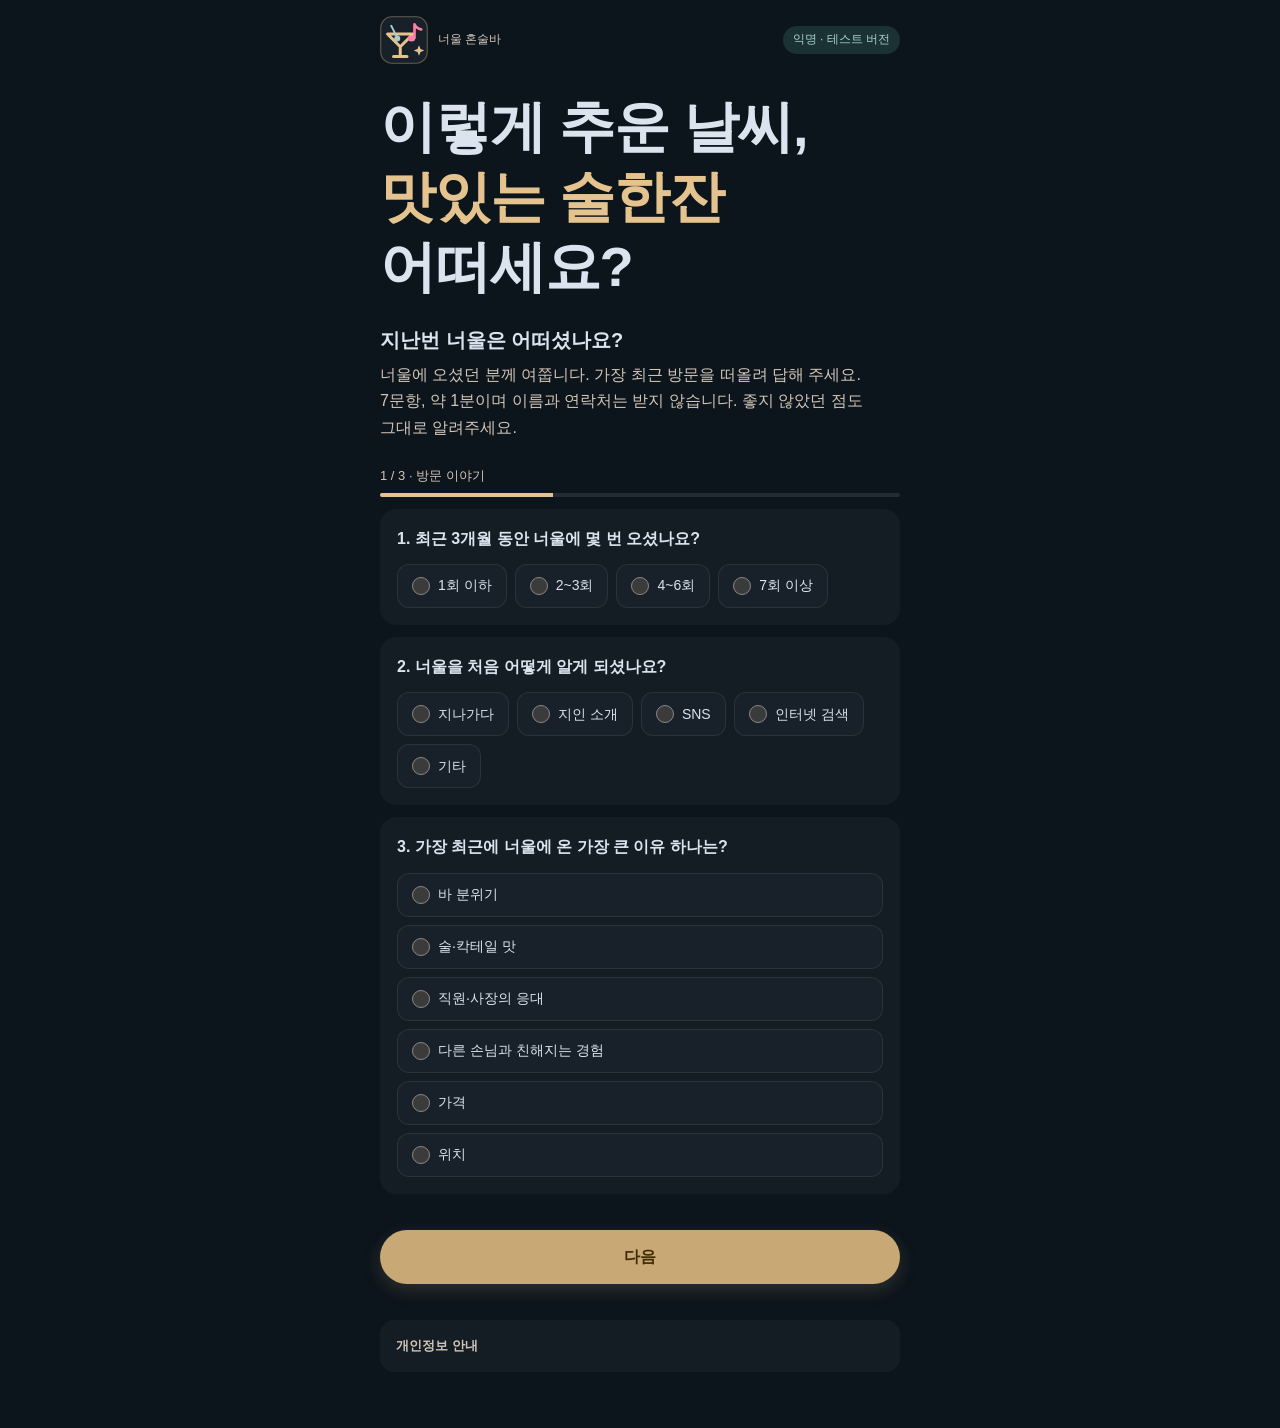
==== customer/index.html @ a8f6316d "Add customer survey and owner results pages Co-Authored-By: Claude Sonnet 5.5 <noreply@anthropic.com" ====
<!doctype html>
<html lang="ko">
<head>
  <meta charset="utf-8">
  <meta name="viewport" content="width=device-width, initial-scale=1, viewport-fit=cover">
  <title>너울 | 지난 방문은 어떠셨나요</title>
  <meta name="description" content="너울 혼술바 손님 설문. 이름과 연락처 없이 1분이면 됩니다.">
  <meta name="robots" content="noindex">
  <meta name="theme-color" content="#0c141c">
  <link rel="icon" href="../logo.svg" type="image/svg+xml">
  <link rel="stylesheet" href="../styles.css?v=8">
  <link rel="stylesheet" href="customer.css?v=3">
</head>
<body>
  <header class="top">
    <div class="brand">
      <img src="../logo.svg" alt="너울 로고" width="48" height="48">
      <span>너울 혼술바</span>
    </div>
    <span class="badge">익명 · 테스트 버전</span>
  </header>

  <main>
    <section class="intro">
      <h1 class="headline">이렇게 추운 날씨,<br><em>맛있는 술한잔</em><br>어떠세요?</h1>
      <h2>지난번 너울은 어떠셨나요?</h2>
      <p class="lead">너울에 오셨던 분께 여쭙니다. 가장 최근 방문을 떠올려 답해 주세요. 7문항, 약 1분이며 이름과 연락처는 받지 않습니다. 좋지 않았던 점도 그대로 알려주세요.</p>
    </section>

    <p class="step-label" id="step-label" aria-live="polite" tabindex="-1"></p>
    <div class="progress" aria-hidden="true"><i id="progress-bar"></i></div>

    <form id="survey-form" novalidate>
      <fieldset class="step" data-name="방문 이야기">
        <legend class="sr-only">방문 이야기</legend>
        <div class="q" data-required="visits">
          <p class="q-title">1. 최근 3개월 동안 너울에 몇 번 오셨나요?</p>
          <div class="options">
            <label><input type="radio" name="visits" value="처음">1회 이하</label>
            <label><input type="radio" name="visits" value="2~3회">2~3회</label>
            <label><input type="radio" name="visits" value="4~6회">4~6회</label>
            <label><input type="radio" name="visits" value="7회 이상">7회 이상</label>
          </div>
        </div>

        <div class="q" data-required="channel">
          <p class="q-title">2. 너울을 처음 어떻게 알게 되셨나요?</p>
          <div class="options">
            <label><input type="radio" name="channel" value="지나가다">지나가다</label>
            <label><input type="radio" name="channel" value="지인 소개">지인 소개</label>
            <label><input type="radio" name="channel" value="SNS">SNS</label>
            <label><input type="radio" name="channel" value="인터넷 검색">인터넷 검색</label>
            <label><input type="radio" name="channel" value="기타">기타</label>
          </div>
        </div>

        <div class="q" data-required="reason">
          <p class="q-title">3. 가장 최근에 너울에 온 가장 큰 이유 하나는?</p>
          <div class="options column">
            <label><input type="radio" name="reason" value="바 분위기">바 분위기</label>
            <label><input type="radio" name="reason" value="술·칵테일 맛">술·칵테일 맛</label>
            <label><input type="radio" name="reason" value="직원·사장 응대">직원·사장의 응대</label>
            <label><input type="radio" name="reason" value="손님끼리 교류">다른 손님과 친해지는 경험</label>
            <label><input type="radio" name="reason" value="가격">가격</label>
            <label><input type="radio" name="reason" value="위치">위치</label>
          </div>
        </div>

      </fieldset>

      <fieldset class="step" data-name="술과 분위기" hidden>
        <legend class="sr-only">술과 분위기</legend>
        <div class="q" data-required="cocktail">
          <p class="q-title">4. 가장 최근에 드신 칵테일은 어땠나요?</p>
          <div class="options">
            <label><input type="radio" name="cocktail" value="5">5 아주 좋음</label>
            <label><input type="radio" name="cocktail" value="4">4 좋음</label>
            <label><input type="radio" name="cocktail" value="3">3 보통</label>
            <label><input type="radio" name="cocktail" value="2">2 별로</label>
            <label><input type="radio" name="cocktail" value="1">1 나쁨</label>
            <label><input type="radio" name="cocktail" value="안 마심">안 마셨어요</label>
          </div>
        </div>

        <div class="q" data-required="mood">
          <p class="q-title">5. 가장 최근 방문 때 바 분위기(조명·음악·좌석)는 어땠나요?</p>
          <div class="options">
            <label><input type="radio" name="mood" value="5">5 아주 좋음</label>
            <label><input type="radio" name="mood" value="4">4 좋음</label>
            <label><input type="radio" name="mood" value="3">3 보통</label>
            <label><input type="radio" name="mood" value="2">2 별로</label>
            <label><input type="radio" name="mood" value="1">1 나쁨</label>
          </div>
        </div>

      </fieldset>

      <fieldset class="step" data-name="다음 방문" hidden>
        <legend class="sr-only">다음 방문</legend>
        <div class="q" data-required="revisit">
          <p class="q-title">6. 한 달 안에 다시 오실 것 같나요?</p>
          <div class="options column">
            <label><input type="radio" name="revisit" value="꼭 올게요">꼭 올게요</label>
            <label><input type="radio" name="revisit" value="아마 올 것">아마 올 것 같아요</label>
            <label><input type="radio" name="revisit" value="모르겠음">잘 모르겠어요</label>
            <label><input type="radio" name="revisit" value="안 올 것">안 올 것 같아요</label>
          </div>
        </div>

        <div class="q" data-required="improve">
          <p class="q-title">7. 더 자주 오려면 무엇이 바뀌면 좋을까요?</p>
          <div class="options column">
            <label><input type="radio" name="improve" value="메뉴">술·칵테일 메뉴</label>
            <label><input type="radio" name="improve" value="가격">가격</label>
            <label><input type="radio" name="improve" value="분위기">분위기(음악·조명·좌석)</label>
            <label><input type="radio" name="improve" value="단골 혜택">이벤트·단골 혜택</label>
            <label><input type="radio" name="improve" value="응대">직원·사장의 응대</label>
            <label><input type="radio" name="improve" value="없음">지금도 좋아요</label>
          </div>
          <label class="comment" for="comment">하고 싶은 말 (선택)</label>
          <textarea id="comment" name="comment" rows="3" maxlength="300" placeholder="이름이나 전화번호는 적지 마세요."></textarea>
        </div>

        <div class="q" data-required="adult">
          <label class="check"><input type="checkbox" name="adult" value="확인">만 19세 이상입니다. (필수)</label>
        </div>

      </fieldset>

      <input class="trap" type="text" name="website" tabindex="-1" autocomplete="off" aria-hidden="true">
      <p class="error" id="form-error" role="alert"></p>
      <div class="nav">
        <button type="button" class="ghost" id="prev">이전</button>
        <button type="button" class="cta" id="next">다음</button>
        <button type="submit" class="cta" id="submit">익명으로 보내기</button>
      </div>
    </form>

    <div class="done" id="done" hidden>
      <h2 id="done-title" tabindex="-1"></h2>
      <p id="done-copy"></p>
    </div>

    <details class="privacy">
      <summary>개인정보 안내</summary>
      <dl>
        <dt>수집하지 않는 것</dt><dd>이름, 연락처, 방문·클릭 기록</dd>
        <dt>저장하는 것</dt><dd>선택한 답변, 직접 쓴 글(선택), 제출 날짜</dd>
        <dt>이용 목적과 공개</dt><dd>매장 개선을 위해 사장만 합계를 확인합니다. 다른 손님에게 공개하지 않습니다.</dd>
        <dt>저장 위치와 기간</dt><dd>Google LLC(국외)의 Google 스프레드시트에 저장하며 2027년 3월 20일까지 보관 후 파기합니다.</dd>
        <dt>운영자·문의</dt><dd>박슬기 · <a href="mailto:lukebayesian@gmail.com">lukebayesian@gmail.com</a></dd>
      </dl>
    </details>
  </main>

  <footer></footer>

  <script src="config.js?v=1"></script>
  <script src="survey.js?v=3"></script>
</body>
</html>
---- styles.css ----
/* 색상은 앱의 src/screens/home/home-theme.ts 와 맞춘다. */
:root {
  --background: #0c141c;
  --low: #141c24;
  --raised: #182029;
  --high: #232b33;
  --text: #dbe3ef;
  --muted: #d1c5b6;
  --primary: #e5c38e;
  --primary-deep: #c8a875;
  --on-primary: #412d05;
  --secondary: #a7cec9;
  --error: #ffb4a9;
  color-scheme: dark;
}

* { box-sizing: border-box; }
[hidden] { display: none !important; }

body {
  margin: 0;
  background: var(--background);
  color: var(--text);
  font-family: -apple-system, BlinkMacSystemFont, "Apple SD Gothic Neo", "Noto Sans KR", "Malgun Gothic", sans-serif;
  font-size: 16px;
  line-height: 1.65;
  word-break: keep-all;
  overflow-wrap: anywhere;
}

.top, main, footer { width: 100%; max-width: 560px; margin: 0 auto; padding-left: 20px; padding-right: 20px; }

.top { display: flex; align-items: center; justify-content: space-between; gap: 12px; padding-top: 16px; padding-bottom: 8px; }
.brand { display: flex; align-items: center; gap: 10px; }
.brand img { display: block; flex: none; }
.brand span { color: var(--muted); font-size: 12px; }
.badge { color: var(--secondary); background: #284d4a88; border-radius: 20px; padding: 4px 10px; font-size: 12px; white-space: nowrap; }

section { margin-top: 40px; }
h1 { font-size: clamp(30px, 8.4vw, 42px); line-height: 1.32; margin: 8px 0 16px; letter-spacing: -0.02em; }
h1 em { font-style: normal; color: var(--primary); }
h2 { font-size: 20px; margin: 0 0 14px; line-height: 1.4; }
h3 { font-size: 15px; margin: 0 0 2px; }
.eyebrow { color: var(--primary); font-size: 13px; font-weight: 600; margin: 0 0 8px; }
.lead { color: var(--muted); margin: 0 0 24px; }
.hint, .note { color: var(--muted); font-size: 13px; opacity: 0.85; }
.hint { text-align: center; margin: 10px 0 0; }

.hero { margin-top: 28px; position: relative; isolation: isolate; }
.hero::before {
  content: ""; position: absolute; z-index: -1; inset: -60px -20px auto; height: 300px;
  background: radial-gradient(closest-side, #e5c38e22, transparent);
}

button { font: inherit; cursor: pointer; }
.cta {
  width: 100%; min-height: 54px; border: 0; border-radius: 30px; padding: 12px 20px;
  background: var(--primary-deep); color: var(--on-primary); font-weight: 700;
  box-shadow: 0 6px 18px #c8a87530;
}
.cta:hover { background: var(--primary); }
.cta:disabled { opacity: 0.6; cursor: wait; }
.ghost { flex: none; white-space: nowrap; min-height: 54px;padding: 0 22px; border-radius: 30px; border: 1px solid #ffffff26; background: transparent; color: var(--text); }
.link { background: none; border: 0; color: var(--muted); padding: 8px 0; min-height: 44px; font-size: 14px; }
:focus-visible { outline: 2px solid var(--secondary); outline-offset: 2px; }

.cards { list-style: none; margin: 0; padding: 0; display: grid; gap: 10px; }
.cards li { display: flex; gap: 14px; background: var(--low); border-radius: 16px; padding: 16px; }
.cards span { color: var(--primary); font-size: 20px; }
.cards p { margin: 0; color: var(--muted); font-size: 14px; }

.pilot { background: var(--high); border-radius: 18px; padding: 22px 20px; }
.pilot ul { padding-left: 20px; margin: 0 0 16px; color: var(--muted); }
.price { background: var(--low); border-radius: 10px; padding: 12px 14px; display: flex; justify-content: space-between; align-items: center; margin: 0; }
.price strong { color: var(--primary); font-size: 20px; }

#survey { margin-top: 12px; }
#survey h2:focus, #done h3:focus { outline: none; }
.step-label { color: var(--muted); font-size: 13px; margin: 0 0 6px; }
.progress { height: 4px; background: var(--high); border-radius: 4px; overflow: hidden; }
.progress i { display: block; height: 100%; width: 0; background: var(--primary); transition: width 0.25s; }

fieldset { border: 0; margin: 0; padding: 0; min-width: 0; }
.q { background: var(--low); border: 1px solid transparent; border-radius: 16px; padding: 16px; margin-top: 12px; }
.q.invalid { border-color: var(--error); }
.q-title { display: block; margin: 0 0 12px; font-weight: 600; }
.options { display: flex; flex-wrap: wrap; gap: 8px; }
.options.column { flex-direction: column; }
.options label {
  display: flex; align-items: center; gap: 8px; min-height: 44px; padding: 8px 14px;
  border-radius: 12px; background: var(--raised); border: 1px solid #ffffff14; font-size: 14px; cursor: pointer;
}
.options label:has(input:checked) { border-color: var(--primary); color: var(--primary); background: #e5c38e14; }
input[type="radio"], input[type="checkbox"] { accent-color: var(--primary); width: 18px; height: 18px; flex: none; margin: 0; }
.check { display: flex; align-items: flex-start; gap: 10px; font-size: 14px; min-height: 32px; }
.check input { margin-top: 3px; }

textarea, input[type="text"] {
  width: 100%; background: var(--raised); color: var(--text); border: 1px solid #ffffff1f;
  border-radius: 12px; padding: 12px; font: inherit;
}
.contact > label[for] { display: block; font-size: 13px; color: var(--muted); margin: 8px 0 4px; }
.contact .check { margin-top: 14px; }
.trap { position: absolute; left: -9999px; }
.sr-only { position: absolute; width: 1px; height: 1px; overflow: hidden; clip: rect(0 0 0 0); }

.error { color: var(--error); font-size: 14px; min-height: 22px; margin: 10px 0 4px; }
.nav { display: flex; gap: 10px; }
#done { background: var(--high); border-radius: 18px; padding: 28px 20px; margin-top: 20px; text-align: center; }
#done h3 { color: var(--primary); font-size: 19px; margin-bottom: 8px; }

.privacy { margin-top: 36px; background: var(--low); border-radius: 14px; padding: 4px 16px; font-size: 13px; color: var(--muted); }
.privacy summary { cursor: pointer; min-height: 44px; display: flex; align-items: center; font-weight: 600; }
.privacy dt { color: var(--text); margin-top: 8px; font-weight: 600; }
.privacy dd { margin: 0; }
.privacy a { color: var(--primary); }

footer { padding-top: 24px; padding-bottom: 110px; }
.results-toggle { display: block; }
dialog {
  width: min(560px, calc(100% - 24px)); max-width: calc(100vw - 16px); max-height: 85vh; padding: 0; overflow: hidden;
  border: 1px solid #ffffff1f; border-radius: 18px; background: var(--low); color: var(--text);
}
dialog[open] { display: flex; flex-direction: column; }
dialog::backdrop { background: #000000b3; }
.dialog-head { display: flex; align-items: center; justify-content: space-between; gap: 8px; padding: 8px 16px; border-bottom: 1px solid #ffffff14; }
.dialog-head h2 { margin: 0; font-size: 16px; }
.dialog-head .link { flex: none; }
.dialog-body { flex: 1; min-height: 0; overflow-y: auto; overscroll-behavior: contain; padding: 12px 16px 84px; font-size: 14px; }
/* 내용을 어디까지 내려도 같은 자리에 떠 있는 닫기 버튼 */
.dialog-float {
  position: absolute; left: 50%; bottom: 14px; transform: translateX(-50%);
  min-height: 46px; padding: 0 28px; border: 0; border-radius: 30px; white-space: nowrap;
  background: var(--primary-deep); color: var(--on-primary); font-weight: 700; box-shadow: 0 6px 18px #00000080;
}
.dialog-float:hover { background: var(--primary); }
.dialog-resize {
  position: absolute; right: 0; bottom: 0; width: 36px; height: 36px; padding: 0; border: 0;
  background: linear-gradient(135deg, transparent 52%, var(--muted) 52% 58%, transparent 58% 68%, var(--muted) 68% 74%, transparent 74% 84%, var(--muted) 84% 90%, transparent 90%);
  cursor: nwse-resize; touch-action: none;
}
.dialog-body p { margin: 0 0 12px; color: var(--muted); }
.dialog-body table { width: 100%; border-collapse: collapse; }
.dialog-body th, .dialog-body td { padding: 7px 8px; border: 1px solid #ffffff1f; text-align: right; }
.dialog-body th:first-child, .dialog-body td:first-child { text-align: left; }
.dialog-body td:not(:first-child) { white-space: nowrap; }
.dialog-body thead th { background: var(--high); white-space: nowrap; }
.dialog-body h3 { margin: 18px 0 8px; font-size: 15px; }
.table-scroll { overflow-x: auto; }
.loading { padding: 28px 4px; text-align: center; }
.loading-bar { height: 8px; overflow: hidden; border-radius: 8px; background: var(--high); }
.loading-bar i { display: block; width: 0; height: 100%; border-radius: 8px; background: var(--primary); transition: width 0.2s linear; }
.loading strong { display: block; margin-bottom: 10px; color: var(--primary); font-size: 32px; font-variant-numeric: tabular-nums; }
.dialog-body .records th, .dialog-body .records td { text-align: left; white-space: nowrap; font-size: 12px; }
.dialog-body summary { cursor: pointer; min-height: 44px; display: flex; align-items: center; margin-top: 12px; font-weight: 600; }
.dialog-body th.question { background: var(--raised); color: var(--primary); text-align: left; }

.sticky {
  position: fixed; left: 0; right: 0; bottom: 0; padding: 10px 20px calc(10px + env(safe-area-inset-bottom));
  background: #141c24ee; border-top: 1px solid #ffffff14; transform: translateY(100%); visibility: hidden;
  transition: transform 0.2s, visibility 0.2s;
}
.sticky.show { transform: none; visibility: visible; }
.sticky .cta { display: block; max-width: 520px; margin: 0 auto; }

@media (prefers-reduced-motion: reduce) { * { transition: none !important; } }
---- customer/customer.css ----
/* 공통 색과 문항 모양은 ../styles.css 를 쓰고, 여기에는 손님 설문에만 필요한 것을 둔다.
   그래프 두 색(#b98a45, #3b87d6)은 어두운 배경에서 색각 이상 구분 검사를 통과한 조합이다. */
.intro { margin-top: 20px; }
.headline { font-size: clamp(36px, 11.5vw, 56px); line-height: 1.25; margin: 0 0 24px; }
.intro h2 { margin-bottom: 8px; }
.step-label { margin: 20px 0 6px; }
.step-label:focus { outline: none; }
.nav { margin-top: 4px; }
footer { padding-bottom: 32px; }
.comment { display: block; margin: 14px 0 6px; color: var(--muted); font-size: 13px; }
input[type="password"] {
  width: 100%; background: var(--raised); color: var(--text); border: 1px solid #ffffff1f;
  border-radius: 12px; padding: 12px; font: inherit;
}
.done { margin-top: 28px; padding: 28px 20px; border-radius: 18px; background: var(--high); text-align: center; }
.done h2 { color: var(--primary); }
.done h2:focus { outline: none; }
.demo { display: block; width: 100%; margin-top: 10px; }
.demo-banner, .warning { margin: 16px 0 0; padding: 10px 14px; border-radius: 12px; font-size: 14px; }
.demo-banner { background: var(--primary); color: var(--on-primary); font-weight: 700; text-align: center; }
.warning { border: 1px solid var(--primary-deep); color: var(--primary); }
.tiles { display: grid; grid-template-columns: repeat(2, 1fr); gap: 10px; margin-top: 16px; }
.tile { background: var(--low); border-radius: 16px; padding: 14px; }
.tile:first-child { grid-column: 1 / -1; }
.tile span { display: block; color: var(--muted); font-size: 12px; }
.tile strong { display: block; font-size: 28px; line-height: 1.3; color: var(--text); }
.card { margin-top: 14px; background: var(--low); border-radius: 16px; padding: 16px; }
.card h2 { font-size: 16px; margin-bottom: 8px; }
.bar-label { margin: 10px 0 2px; font-size: 13px; }
.bar-row { display: flex; align-items: center; gap: 10px; margin-bottom: 2px; }
.bar-track { flex: 1; height: 10px; background: var(--high); border-radius: 0 4px 4px 0; }
.bar-track i { display: block; height: 100%; background: #b98a45; border-radius: 0 4px 4px 0; }
.bar-track i.series-b { background: #3b87d6; }
.bar-value { min-width: 84px; text-align: right; color: var(--muted); font-size: 12px; font-variant-numeric: tabular-nums; }
.legend { display: flex; flex-wrap: wrap; gap: 14px; color: var(--muted); font-size: 12px; }
.legend span::before { content: ""; display: inline-block; width: 10px; height: 10px; margin-right: 6px; border-radius: 3px; background: #b98a45; }
.legend .key-b::before { background: #3b87d6; }
.checks { list-style: none; margin: 0; padding: 0; }
.checks li { display: flex; justify-content: space-between; gap: 10px; padding: 8px 0; border-bottom: 1px solid #ffffff14; font-size: 14px; }
.checks strong { white-space: nowrap; color: var(--secondary); }
.checks li.over strong { color: var(--error); }
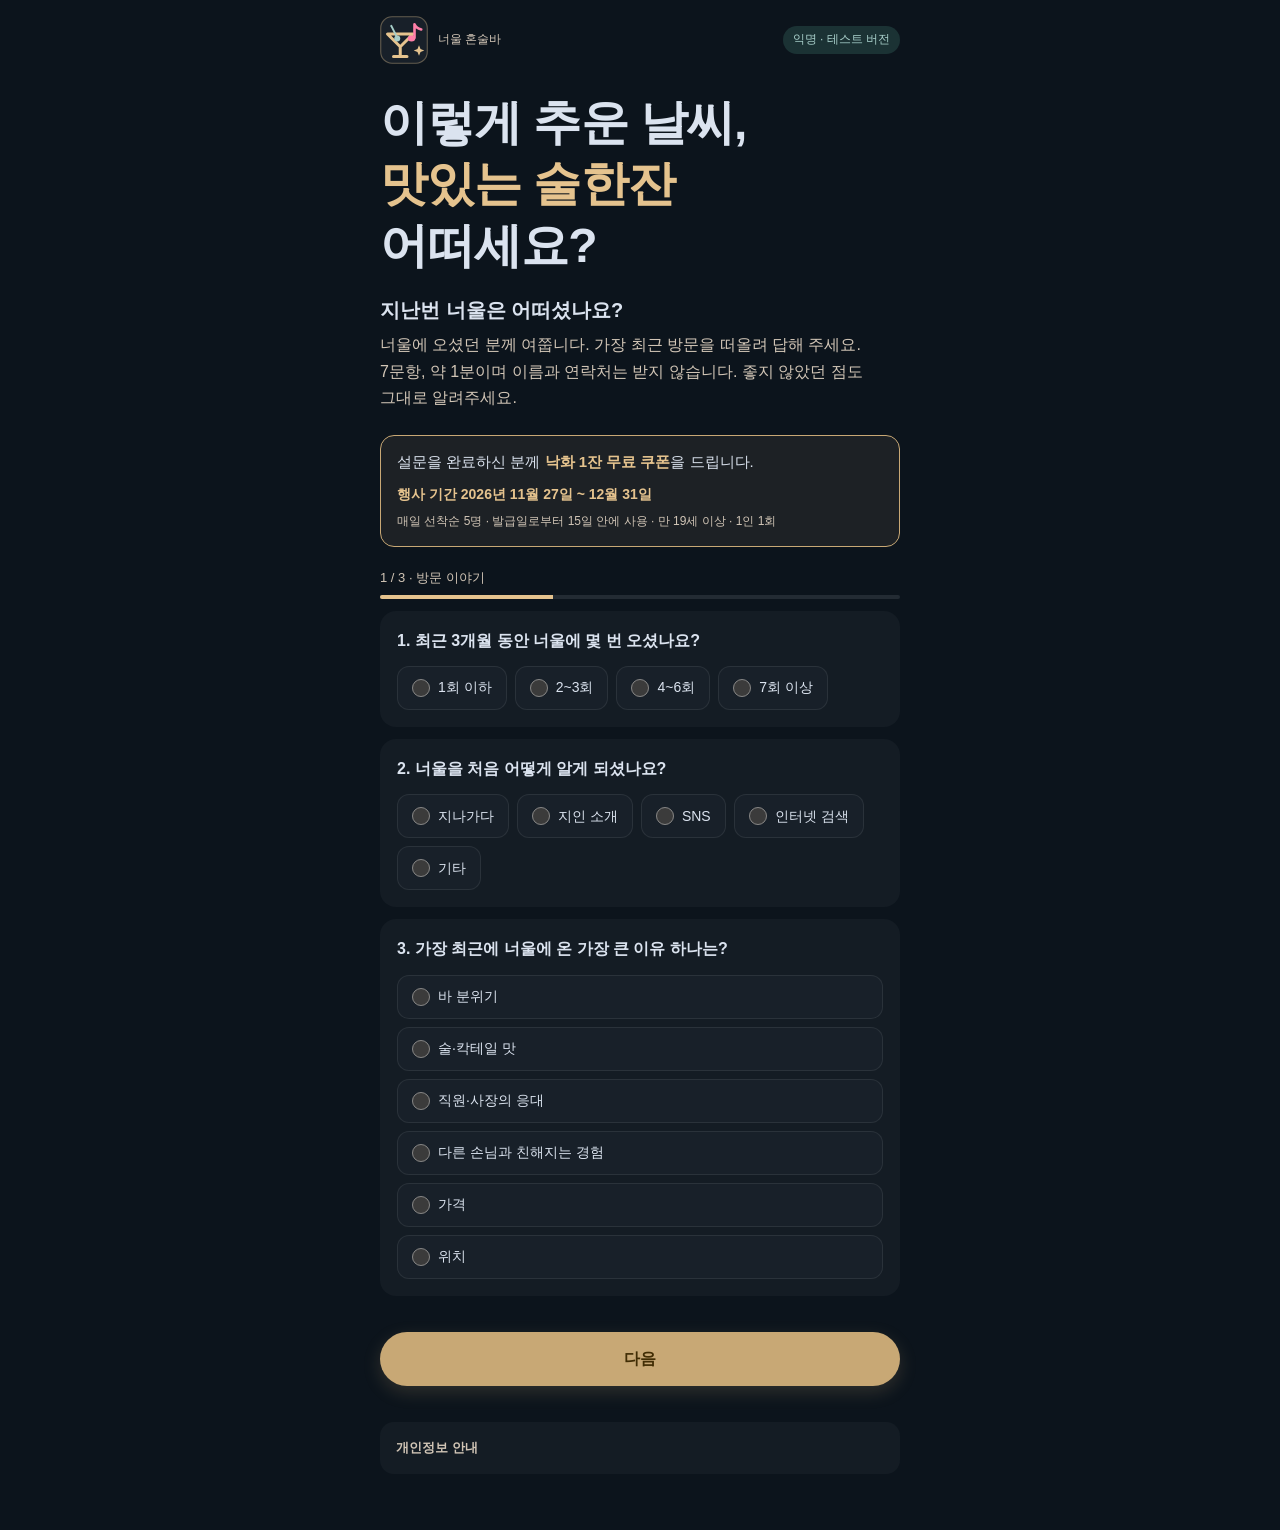
==== commit 3dca35e2: "Add coupon notice and code to customer survey Co-Authored-By: Claude Sonnet 5.5 <noreply@anthropic.c" ====
--- a/customer/index.html
+++ b/customer/index.html
@@ -9,7 +9,7 @@
   <meta name="theme-color" content="#0c141c">
   <link rel="icon" href="../logo.svg" type="image/svg+xml">
   <link rel="stylesheet" href="../styles.css?v=8">
-  <link rel="stylesheet" href="customer.css?v=3">
+  <link rel="stylesheet" href="customer.css?v=5">
 </head>
 <body>
   <header class="top">
@@ -25,6 +25,12 @@
       <h1 class="headline">이렇게 추운 날씨,<br><em>맛있는 술한잔</em><br>어떠세요?</h1>
       <h2>지난번 너울은 어떠셨나요?</h2>
       <p class="lead">너울에 오셨던 분께 여쭙니다. 가장 최근 방문을 떠올려 답해 주세요. 7문항, 약 1분이며 이름과 연락처는 받지 않습니다. 좋지 않았던 점도 그대로 알려주세요.</p>
+      <div class="gift" id="gift">
+        <p>설문을 완료하신 분께 <strong>낙화 1잔 무료 쿠폰</strong>을 드립니다.</p>
+        <p class="gift-period">행사 기간 2026년 11월 27일 ~ 12월 31일</p>
+        <p class="gift-terms">매일 선착순 5명 · 발급일로부터 15일 안에 사용 · 만 19세 이상 · 1인 1회</p>
+      </div>
+      <button type="button" class="ghost saved-coupon" id="show-coupon" hidden>받은 쿠폰 다시 보기</button>
     </section>
 
     <p class="step-label" id="step-label" aria-live="polite" tabindex="-1"></p>
@@ -139,13 +145,21 @@
     <div class="done" id="done" hidden>
       <h2 id="done-title" tabindex="-1"></h2>
       <p id="done-copy"></p>
+      <div class="coupon" id="coupon" hidden>
+        <p>아래 쿠폰을 직원에게 보여 주세요.</p>
+        <p class="coupon-name">낙화 1잔 무료</p>
+        <p class="coupon-code" id="coupon-code"></p>
+        <p id="coupon-expires"></p>
+        <p class="gift-terms">화면을 캡처해 두세요. 매장에서 신분증으로 만 19세 이상을 확인하며, 한 번만 사용할 수 있습니다.</p>
+      </div>
+      <p class="coupon-none" id="coupon-none" hidden></p>
     </div>
 
     <details class="privacy">
       <summary>개인정보 안내</summary>
       <dl>
         <dt>수집하지 않는 것</dt><dd>이름, 연락처, 방문·클릭 기록</dd>
-        <dt>저장하는 것</dt><dd>선택한 답변, 직접 쓴 글(선택), 제출 날짜</dd>
+        <dt>저장하는 것</dt><dd>선택한 답변, 직접 쓴 글(선택), 제출 날짜. 쿠폰 번호·발급일·만료일·사용 여부는 답변과 다른 탭에 저장합니다. 받은 쿠폰은 다시 볼 수 있도록 이 휴대폰의 브라우저에도 저장합니다.</dd>
         <dt>이용 목적과 공개</dt><dd>매장 개선을 위해 사장만 합계를 확인합니다. 다른 손님에게 공개하지 않습니다.</dd>
         <dt>저장 위치와 기간</dt><dd>Google LLC(국외)의 Google 스프레드시트에 저장하며 2027년 3월 20일까지 보관 후 파기합니다.</dd>
         <dt>운영자·문의</dt><dd>박슬기 · <a href="mailto:lukebayesian@gmail.com">lukebayesian@gmail.com</a></dd>
@@ -156,6 +170,6 @@
   <footer></footer>
 
   <script src="config.js?v=1"></script>
-  <script src="survey.js?v=3"></script>
+  <script src="survey.js?v=5"></script>
 </body>
 </html>
--- a/customer/customer.css
+++ b/customer/customer.css
@@ -1,7 +1,18 @@
 /* 공통 색과 문항 모양은 ../styles.css 를 쓰고, 여기에는 손님 설문에만 필요한 것을 둔다.
    그래프 두 색(#b98a45, #3b87d6)은 어두운 배경에서 색각 이상 구분 검사를 통과한 조합이다. */
 .intro { margin-top: 20px; }
-.headline { font-size: clamp(36px, 11.5vw, 56px); line-height: 1.25; margin: 0 0 24px; }
+.headline { font-size: clamp(31px, 9.6vw, 48px); line-height: 1.28; margin: 0 0 20px; }
+.gift { margin-top: 4px; padding: 14px 16px; border: 1px solid var(--primary-deep); border-radius: 14px; background: #e5c38e14; }
+.gift p { margin: 0; font-size: 15px; }
+.gift strong { color: var(--primary); }
+.gift .gift-period { margin-top: 8px; color: var(--primary); font-size: 14px; font-weight: 700; }
+.gift .gift-terms, .gift-terms { margin-top: 6px; color: var(--muted); font-size: 12px; }
+.saved-coupon { display: block; width: 100%; margin-top: 10px; }
+.coupon { margin-top: 18px; padding: 18px 14px; border: 2px dashed var(--primary); border-radius: 16px; background: var(--low); }
+.coupon p { margin: 4px 0; }
+.coupon-name { font-size: 20px; font-weight: 700; color: var(--primary); }
+.coupon-code { font-family: ui-monospace, Consolas, monospace; font-size: 34px; font-weight: 700; letter-spacing: 0.06em; user-select: all; }
+.coupon-none { margin-top: 14px; color: var(--muted); }
 .intro h2 { margin-bottom: 8px; }
 .step-label { margin: 20px 0 6px; }
 .step-label:focus { outline: none; }
